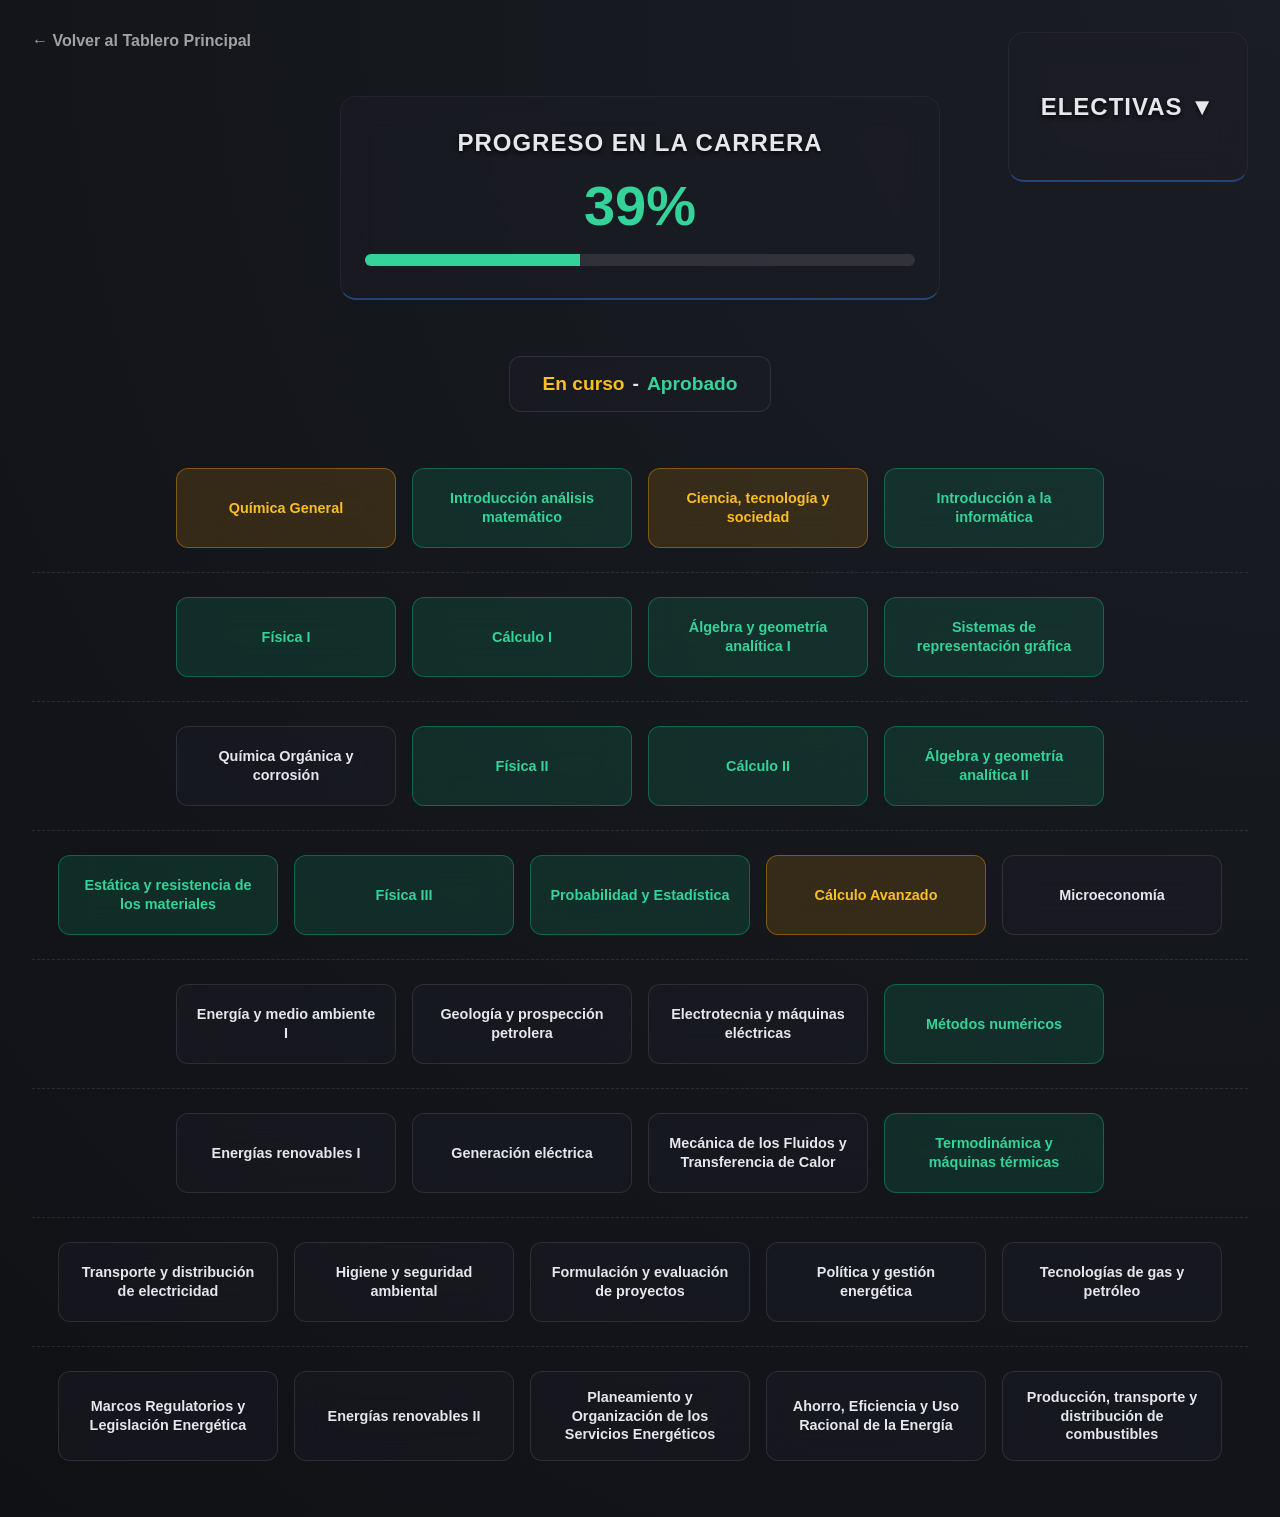
==== avance.html @ 7f615f49 "a" ====
<!DOCTYPE html>
<html lang="es">
<head>
    <meta charset="UTF-8">
    <meta name="viewport" content="width=device-width, initial-scale=1.0">
    <title>Avance de Carrera</title>
    <link rel="stylesheet" href="style.css">
</head>
<body>
        
    <!-- Botón para volver al Inicio -->
    <a href="index.html" class="back-button">← Volver al Tablero Principal</a>

        <!-- Menú Desplegable Flotante -->
    <div class="electives-dropdown">
        
        <!-- El botón principal (sigue siendo un globo grande) -->
        <div class="card electives-btn">
            <h1 class="elegant-text" style="font-size: 1.5rem; margin: 0;">Electivas ▼</h1>
        </div>
        
        <!-- Contenedor invisible para apilar las materias -->
        <div class="electives-content">
            
            <!-- Materia usando tu clase original de la página de avance -->
            <div class="subject-card status-2">
                <p class="subject-text">Applied Mechatronics</p>
                <!-- (Acá adentro podés poner los <p> o detalles que ya uses en las otras materias) -->
            </div>

            <!-- Para agregar más materias, copiá el bloque <div class="subject-card status-1"> de arriba y pegalo acá abajo -->
            
        </div>
    </div>

    <div class="curriculum-container">
        
        <!-- Cartel de Progreso en la carrera -->
        <div class="card" style="display: block; margin: 0 auto 2rem auto; text-align: center; max-width: 600px; width: 90%;">
            <h2 class="elegant-text" style="font-size: 1.5rem; margin-bottom: 0.5rem;">Progreso en la carrera</h2>
            
            <h1 id="texto-porcentaje" style="color: #34d399; font-size: 3.5rem; margin: 1rem 0;">0%</h1>
            
            <div style="width: 100%; background: rgba(255, 255, 255, 0.1); border-radius: 8px; height: 12px; overflow: hidden;">
                <div id="barra-porcentaje" style="width: 0%; height: 100%; background: #34d399; transition: width 1.5s ease-in-out;"></div>
            </div>
        </div>

        <!-- Cartel de Leyenda Único -->
        <div class="legend-box">
            <span class="legend-yellow">En curso</span> - <span class="legend-green">Aprobado</span>
        </div>

        <!-- Nivel 1 -->
        <div class="level-row">
            <div class="subject-card status-2"><p class="subject-text">Química General</p></div>
            <div class="subject-card status-1"><p class="subject-text">Introducción análisis matemático</p></div>
            <div class="subject-card status-2"><p class="subject-text">Ciencia, tecnología y sociedad</p></div>
            <div class="subject-card status-1"><p class="subject-text">Introducción a la informática</p></div>
        </div>

        <!-- Nivel 2 -->
        <div class="level-row">
            <div class="subject-card status-1"><p class="subject-text">Física I</p></div>
            <div class="subject-card status-1"><p class="subject-text">Cálculo I</p></div>
            <div class="subject-card status-1"><p class="subject-text">Álgebra y geometría analítica I</p></div>
            <div class="subject-card status-1"><p class="subject-text">Sistemas de representación gráfica</p></div>
        </div>

        <!-- Nivel 3 -->
        <div class="level-row">
            <div class="subject-card"><p class="subject-text">Química Orgánica y corrosión</p></div>
            <div class="subject-card status-1"><p class="subject-text">Física II</p></div>
            <div class="subject-card status-1"><p class="subject-text">Cálculo II</p></div>
            <div class="subject-card status-1"><p class="subject-text">Álgebra y geometría analítica II</p></div>
        </div>

        <!-- Nivel 4 -->
        <div class="level-row">
            <div class="subject-card status-1"><p class="subject-text">Estática y resistencia de los materiales</p></div>
            <div class="subject-card status-1"><p class="subject-text">Física III</p></div>
            <div class="subject-card status-1"><p class="subject-text">Probabilidad y Estadística</p></div>
            <div class="subject-card status-2"><p class="subject-text">Cálculo Avanzado</p></div>
            <div class="subject-card"><p class="subject-text">Microeconomía</p></div>
        </div>

        <!-- Nivel 5 -->
        <div class="level-row">
            <div class="subject-card"><p class="subject-text">Energía y medio ambiente I</p></div>
            <div class="subject-card"><p class="subject-text">Geología y prospección petrolera</p></div>
            <div class="subject-card"><p class="subject-text">Electrotecnia y máquinas eléctricas</p></div>
            <div class="subject-card status-1"><p class="subject-text">Métodos numéricos</p></div>
        </div>

        <!-- Nivel 6 -->
        <div class="level-row">
            <div class="subject-card"><p class="subject-text">Energías renovables I</p></div>
            <div class="subject-card"><p class="subject-text">Generación eléctrica</p></div>
            <div class="subject-card "><p class="subject-text">Mecánica de los Fluidos y Transferencia de Calor</p></div>
            <div class="subject-card status-1"><p class="subject-text">Termodinámica y máquinas térmicas</p></div>
        </div>

        <!-- Nivel 7 -->
        <div class="level-row">
            <div class="subject-card"><p class="subject-text">Transporte y distribución de electricidad</p></div>
            <div class="subject-card"><p class="subject-text">Higiene y seguridad ambiental</p></div>
            <div class="subject-card"><p class="subject-text">Formulación y evaluación de proyectos</p></div>
            <div class="subject-card"><p class="subject-text">Política y gestión energética</p></div>
            <div class="subject-card"><p class="subject-text">Tecnologías de gas y petróleo</p></div>
        </div>

        <!-- Nivel 8 -->
        <div class="level-row">
            <div class="subject-card"><p class="subject-text">Marcos Regulatorios y Legislación Energética</p></div>
            <div class="subject-card"><p class="subject-text">Energías renovables II</p></div>
            <div class="subject-card"><p class="subject-text">Planeamiento y Organización de los Servicios Energéticos</p></div>
            <div class="subject-card"><p class="subject-text">Ahorro, Eficiencia y Uso Racional de la Energía</p></div>
            <div class="subject-card"><p class="subject-text">Producción, transporte y distribución de combustibles</p></div>
        </div>

    </div> 

    <script>
        document.addEventListener("DOMContentLoaded", function() {
            // Contamos TODAS las materias (.subject-card)
            const todasLasMaterias = document.querySelectorAll('.subject-card');
            const total = todasLasMaterias.length;

            // Contamos SOLO las materias aprobadas en verde (.status-1)
            const materiasAprobadas = document.querySelectorAll('.subject-card.status-1');
            const aprobadas = materiasAprobadas.length;

            // Calculamos el porcentaje
            let porcentaje = 0;
            if (total > 0) {
                porcentaje = Math.round((aprobadas / total) * 100); 
            }

            // Inyectamos el porcentaje en el texto
            document.getElementById('texto-porcentaje').innerText = porcentaje + '%';
            
            // Animamos la barra para que se llene hasta el porcentaje calculado
            setTimeout(() => {
                document.getElementById('barra-porcentaje').style.width = porcentaje + '%';
            }, 100);
        });
    </script>
</body>
</html>
---- style.css ----
/* Reseteo básico */
* {
    margin: 0;
    padding: 0;
    box-sizing: border-box;
}

body {
    /* Fondo oscuro profundo, típico de interfaces de programación y dashboards */
    background-color: #0f1115;
    background-image: radial-gradient(circle at top right, #1a1d24, #0f1115);
    
    /* Volvemos a una fuente limpia y moderna (Sans-Serif) ideal para modo oscuro */
    font-family: 'Segoe UI', Roboto, Helvetica, Arial, sans-serif;
    display: flex;
    justify-content: center;
    align-items: center;
    min-height: 100vh;
    padding: 2rem;
    color: #e5e7eb; /* Texto gris muy claro, menos agresivo que el blanco puro */
}

/* El contenedor de la matriz */
.grid-container {
    display: grid;
    grid-template-columns: repeat(3, 1fr);
    gap: 2rem;
    max-width: 1200px;
    width: 100%;
}

/* Base de Glassmorphism Oscuro */
.card {
    position: relative; /* Para poder poner el underconstruction ese*/ 
    overflow: hidden;

    display: flex;
    flex-direction: column;
    justify-content: center;
    align-items: center;
    text-align: center;
    padding: 2rem 1.5rem;
    min-height: 150px;
    
    /* Vidrio oscuro translúcido */
    background: rgba(30, 32, 40, 0.4);
    backdrop-filter: blur(16px);
    -webkit-backdrop-filter: blur(16px);
    
    border-radius: 16px;
    /* Borde base sutil para darle forma al "cristal" */
    border: 1px solid rgba(255, 255, 255, 0.05);
    
    transition: transform 0.4s ease, box-shadow 0.4s ease, border-color 0.4s ease;
}

/* Mantener limpio el enlace (Tu excelente aporte) */
.card:link,
.card:visited,
.card:hover,
.card:active {
    text-decoration: none;
    color: inherit;
}

/* =========================================================================
   MAGIA CSS: Colores individuales para cada tarjeta usando :nth-child
   ========================================================================= */

/* 1. Avance de Carrera - Azul Profesional */
.card:nth-child(1) {
    border-bottom: 2px solid rgba(59, 130, 246, 0.4); /* Línea de base azul */
}
.card:nth-child(1):hover {
    transform: translateY(-5px);
    border-color: rgba(59, 130, 246, 0.7);
    box-shadow: 0 10px 30px rgba(59, 130, 246, 0.15); /* Resplandor azul */
}

/* 2. Clases - Verde Esmeralda (Éxito/Aprobación) */
.card:nth-child(2) {
    border-bottom: 2px solid rgba(16, 185, 129, 0.4);
}
.card:nth-child(2):hover {
    transform: translateY(-5px);
    border-color: rgba(16, 185, 129, 0.7);
    box-shadow: 0 10px 30px rgba(16, 185, 129, 0.15);
}

/* 3. Proyectos Actuales - Violeta (Creatividad/Tecnología) */
.card:nth-child(3) {
    border-bottom: 2px solid rgba(139, 92, 246, 0.4);
}
.card:nth-child(3):hover {
    transform: translateY(-5px);
    border-color: rgba(139, 92, 246, 0.7);
    box-shadow: 0 10px 30px rgba(139, 92, 246, 0.15);
}

/* 4. Balseiro - Celeste/Cian (Precisión) */
.card:nth-child(4) {
    border-bottom: 2px solid rgba(6, 182, 212, 0.4);
}
.card:nth-child(4):hover {
    transform: translateY(-5px);
    border-color: rgba(6, 182, 212, 0.7);
    box-shadow: 0 10px 30px rgba(6, 182, 212, 0.15);
}

/* 5. Proyectos realizados - Dorado Oscuro/Ámbar (Logros) */
.card:nth-child(5) {
    border-bottom: 2px solid rgba(245, 158, 11, 0.4);
}
.card:nth-child(5):hover {
    transform: translateY(-5px);
    border-color: rgba(245, 158, 11, 0.7);
    box-shadow: 0 10px 30px rgba(245, 158, 11, 0.15);
}

/* 6. Personal - Carmesí (Vitalidad) */
.card:nth-child(6) {
    border-bottom: 2px solid rgba(225, 29, 72, 0.4);
}
.card:nth-child(6):hover {
    transform: translateY(-5px);
    border-color: rgba(225, 29, 72, 0.7);
    box-shadow: 0 10px 30px rgba(225, 29, 72, 0.15);
}

/* El texto de los carteles */
.elegant-text {
    font-size: 1.5rem;
    font-weight: 600;
    margin: 0;
    letter-spacing: 1px;
    text-transform: uppercase;
    /* Sombreado oscuro detrás del texto para que no se pierda en el vidrio */
    text-shadow: 0 2px 4px rgba(0, 0, 0, 0.8);
}

/* DISEÑO RESPONSIVO */
@media (max-width: 900px) {
    .grid-container {
        grid-template-columns: repeat(2, 1fr); 
    }
}

@media (max-width: 600px) {
    .grid-container {
        grid-template-columns: 1fr; 
    }
}

/* =========================================================================
   ESTILOS PARA LA PÁGINA DE AVANCE DE CARRERA (MATERIAS)
   ========================================================================= */

/* Contenedor principal para la vista de materias */
.curriculum-container {
    display: flex;
    flex-direction: column; /* Apila las filas verticalmente */
    gap: 1.5rem; /* Espacio vertical entre cada nivel */
    max-width: 1400px;
    width: 100%;
    margin-top: 4rem; /* Deja espacio para el botón de volver */
}

/* Cada fila o nivel de materias */
.level-row {
    display: flex;
    flex-direction: row;
    flex-wrap: wrap; /* Si la pantalla es chica, las materias bajan al siguiente renglón */
    justify-content: center; /* Centra todas las materias de la fila */
    gap: 1rem; /* Espacio horizontal entre materias */
    
    /* Le agregamos una sutil línea separadora debajo de cada nivel */
    padding-bottom: 1.5rem;
    border-bottom: 1px dashed rgba(255, 255, 255, 0.1);
}

/* Quita la línea separadora del último nivel */
.level-row:last-child {
    border-bottom: none;
}

/* La tarjeta específica para cada materia (más chica que las del menú) */
.subject-card {
    display: flex;
    justify-content: center;
    align-items: center;
    text-align: center;
    padding: 1rem;
    min-height: 80px;
    width: 220px; /* Ancho fijo para que se vean uniformes */
    
    /* Reutilizamos el estilo Glassmorphism base */
    background: rgba(30, 32, 40, 0.4);
    backdrop-filter: blur(16px);
    -webkit-backdrop-filter: blur(16px);
    border-radius: 12px;
    border: 1px solid rgba(255, 255, 255, 0.1);
    
    transition: transform 0.3s ease, border-color 0.3s ease;
}

.subject-card:hover {
    transform: translateY(-3px);
    border-color: rgba(255, 255, 255, 0.4);
}

/* El texto de las materias */
.subject-text {
    font-size: 0.9rem;
    font-weight: 600;
    color: #e5e7eb;
    margin: 0;
    line-height: 1.3;
}

/* Botón flotante para volver (Ahora fijo al hacer scroll) */
.back-button {
    position: fixed;     /* Esto hace que el botón se quede pegado a la pantalla */
    top: 2rem;
    left: 2rem;
    color: rgba(255, 255, 255, 0.6);
    text-decoration: none;
    font-weight: bold;
    font-size: 1rem;
    transition: color 0.3s ease;
    z-index: 1000;       /* Asegura que el botón siempre flote POR ENCIMA de los carteles */
}

.back-button:hover {
    color: #ffffff;
}

/* =========================================================================
   ESTADOS DE LAS MATERIAS (1 = Verde, 2 = Amarillo, 3 = Transparente por defecto)
   ========================================================================= */

/* Estado 1: Verde (Aprobada) */
.subject-card.status-1 {
    background: rgba(16, 185, 129, 0.15); /* Tinte verde */
    border-color: rgba(16, 185, 129, 0.4);
}
.subject-card.status-1:hover {
    border-color: rgba(16, 185, 129, 0.8);
    box-shadow: 0 5px 20px rgba(16, 185, 129, 0.2);
}
.subject-card.status-1 .subject-text {
    color: #34d399; /* Texto verde clarito para que resalte */
}

/* Estado 2: Amarillo / Ámbar (Cursando o Regular) */
.subject-card.status-2 {
    background: rgba(245, 158, 11, 0.15); /* Tinte amarillo/ámbar */
    border-color: rgba(245, 158, 11, 0.4);
}
.subject-card.status-2:hover {
    border-color: rgba(245, 158, 11, 0.8);
    box-shadow: 0 5px 20px rgba(245, 158, 11, 0.2);
}
.subject-card.status-2 .subject-text {
    color: #fbbf24; /* Texto amarillo clarito */
}

/* =========================================================================
   LEYENDA DE ESTADOS
   ========================================================================= */

.legend-box {
    display: flex;
    justify-content: center;
    align-items: center;
    margin: 0 auto 2rem auto; /* Lo centra horizontalmente y le da margen abajo */
    padding: 1rem 2rem;
    background: rgba(30, 32, 40, 0.4);
    backdrop-filter: blur(16px);
    -webkit-backdrop-filter: blur(16px);
    border-radius: 12px;
    border: 1px solid rgba(255, 255, 255, 0.1);
    font-weight: 600;
    font-size: 1.2rem;
    color: #e5e7eb; /* Color blanco/gris para el guion medio */
    width: fit-content;
}

.legend-yellow {
    color: #fbbf24;
    margin-right: 0.5rem;
}

.legend-green {
    color: #34d399;
    margin-left: 0.5rem;
}

/* Filtro para forzar el Modo Oscuro en iframes externos */
.drive-dark-mode {
    border: none;
    border-radius: 8px;
    width: 100%;
    max-width: 1000px;
    margin: 2rem auto;
    display: block; /* Centra el iframe si hay espacio sobrante */
    
    /* El truco de magia: invierte la luz y corrige el color de los íconos */
    filter: invert(90%) hue-rotate(180deg);
}

/* =========================================================================
   IMAGEN DE "EN CONSTRUCCIÓN"
   ========================================================================= */

.under-construction-img {
    position: absolute; /* Permite que la imagen flote libremente dentro de la tarjeta */
    width: 175%;        /* <-- Cambiado a ojimetro */
    height: auto;
    
    /* Centrado absoluto */
    top: 50%;
    left: 50%;
    transform: translate(-50%, -50%);
    
    z-index: 10;          /* Asegura que tape al texto */
    pointer-events: none; /* Evita que la imagen bloquee el clic por accidente */
    opacity: 0.8;         /* Un poco de transparencia para no perder la elegancia */
}

/* =========================================================================
   BLOQUE OCULTO (EASTER EGG)
   ========================================================================= */

.hidden-block {
    opacity: 0; /* Lo hace 100% invisible */
    cursor: default; /* Mantiene la flecha normal del mouse para no levantar sospechas */
    transition: none; /* Le sacamos la animación de flotar para que no se delate si le pasan el mouse */
    box-shadow: none; 
}

/* Opcional: Si querés que cuando pasen el mouse la flechita cambie a la "manito" 
   para darles una pista sutil, cambiá 'cursor: default;' por 'cursor: pointer;' */

/* =========================================================================
   MENÚ DESPLEGABLE CON CLASE DE MATERIAS (.subject-card)
   ========================================================================= */

/* Fija el grupo entero arriba a la derecha */
.electives-dropdown {
    position: fixed;
    top: 2rem;
    right: 2rem;
    z-index: 1000;
}

/* El botón principal */
.electives-btn {
    cursor: default;
    display: flex;
    justify-content: center;
    align-items: center;
    padding: 1.5rem 2rem; /* Le damos buen tamaño al botón */
}

/* El contenedor del menú (invisible por defecto) */
.electives-content {
    display: none; 
    position: absolute;
    top: 100%; 
    right: 0;
    padding-top: 1rem; /* Espacio invisible para no perder el hover */
    background: transparent;
}

/* Al pasar el mouse, muestra tus subject-cards apiladas */
.electives-dropdown:hover .electives-content {
    display: flex;
    flex-direction: column;
    gap: 1rem; /* Espacio entre cada materia */
    align-items: flex-end; /* Las pega hacia la derecha para que no se salgan de la pantalla */
}
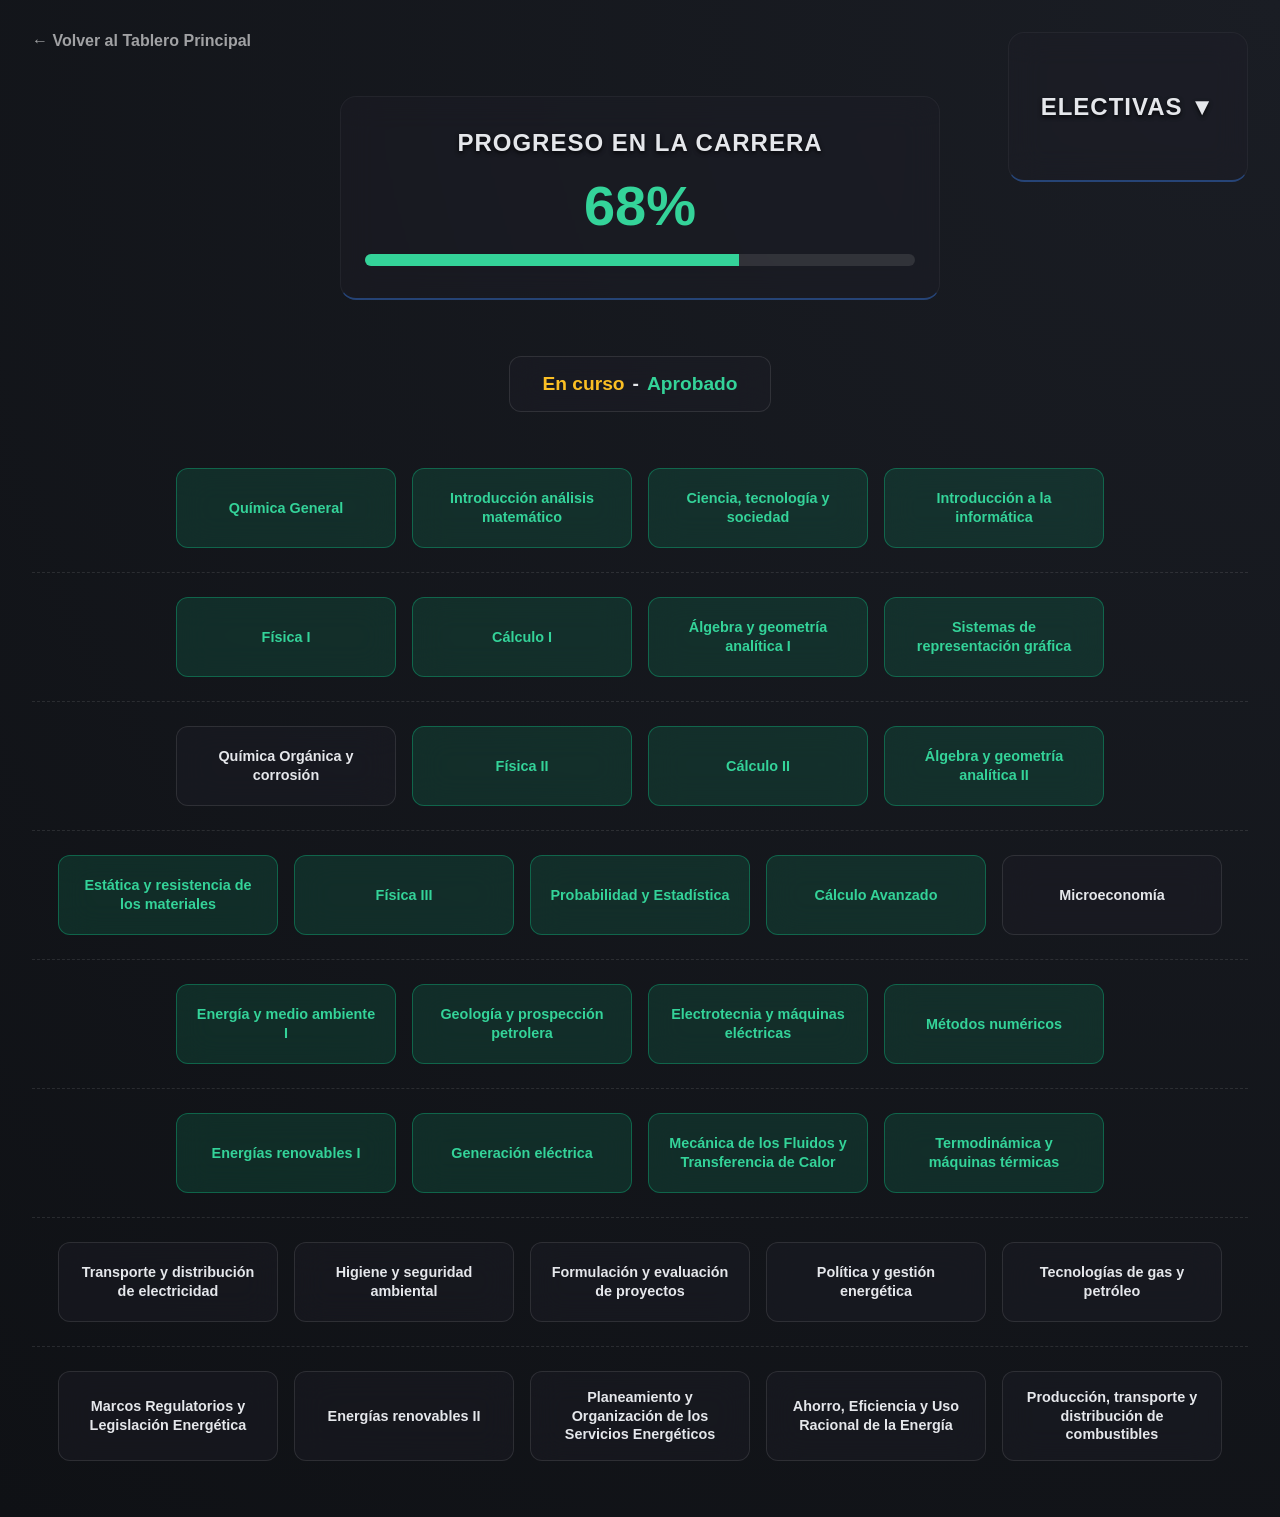
==== commit 344bee1b: "pruebas" ====
--- a/avance.html
+++ b/avance.html
@@ -23,9 +23,12 @@
         <div class="electives-content">
             
             <!-- Materia usando tu clase original de la página de avance -->
-            <div class="subject-card status-2">
+            <div class="subject-card status-1">
                 <p class="subject-text">Applied Mechatronics</p>
-                <!-- (Acá adentro podés poner los <p> o detalles que ya uses en las otras materias) -->
+            </div>
+
+            <div class="subject-card status-1">
+                <p class="subject-text">Energía Nuclear</p>
             </div>
 
             <!-- Para agregar más materias, copiá el bloque <div class="subject-card status-1"> de arriba y pegalo acá abajo -->
@@ -53,9 +56,9 @@
 
         <!-- Nivel 1 -->
         <div class="level-row">
-            <div class="subject-card status-2"><p class="subject-text">Química General</p></div>
+            <div class="subject-card status-1"><p class="subject-text">Química General</p></div>
             <div class="subject-card status-1"><p class="subject-text">Introducción análisis matemático</p></div>
-            <div class="subject-card status-2"><p class="subject-text">Ciencia, tecnología y sociedad</p></div>
+            <div class="subject-card status-1"><p class="subject-text">Ciencia, tecnología y sociedad</p></div>
             <div class="subject-card status-1"><p class="subject-text">Introducción a la informática</p></div>
         </div>
 
@@ -80,23 +83,23 @@
             <div class="subject-card status-1"><p class="subject-text">Estática y resistencia de los materiales</p></div>
             <div class="subject-card status-1"><p class="subject-text">Física III</p></div>
             <div class="subject-card status-1"><p class="subject-text">Probabilidad y Estadística</p></div>
-            <div class="subject-card status-2"><p class="subject-text">Cálculo Avanzado</p></div>
+            <div class="subject-card status-1"><p class="subject-text">Cálculo Avanzado</p></div>
             <div class="subject-card"><p class="subject-text">Microeconomía</p></div>
         </div>
 
         <!-- Nivel 5 -->
         <div class="level-row">
-            <div class="subject-card"><p class="subject-text">Energía y medio ambiente I</p></div>
-            <div class="subject-card"><p class="subject-text">Geología y prospección petrolera</p></div>
-            <div class="subject-card"><p class="subject-text">Electrotecnia y máquinas eléctricas</p></div>
+            <div class="subject-card status-1"><p class="subject-text">Energía y medio ambiente I</p></div>
+            <div class="subject-card status-1"><p class="subject-text">Geología y prospección petrolera</p></div>
+            <div class="subject-card status-1"><p class="subject-text">Electrotecnia y máquinas eléctricas</p></div>
             <div class="subject-card status-1"><p class="subject-text">Métodos numéricos</p></div>
         </div>
 
         <!-- Nivel 6 -->
         <div class="level-row">
-            <div class="subject-card"><p class="subject-text">Energías renovables I</p></div>
-            <div class="subject-card"><p class="subject-text">Generación eléctrica</p></div>
-            <div class="subject-card "><p class="subject-text">Mecánica de los Fluidos y Transferencia de Calor</p></div>
+            <div class="subject-card status-1"><p class="subject-text">Energías renovables I</p></div>
+            <div class="subject-card status-1"><p class="subject-text">Generación eléctrica</p></div>
+            <div class="subject-card status-1"><p class="subject-text">Mecánica de los Fluidos y Transferencia de Calor</p></div>
             <div class="subject-card status-1"><p class="subject-text">Termodinámica y máquinas térmicas</p></div>
         </div>
 
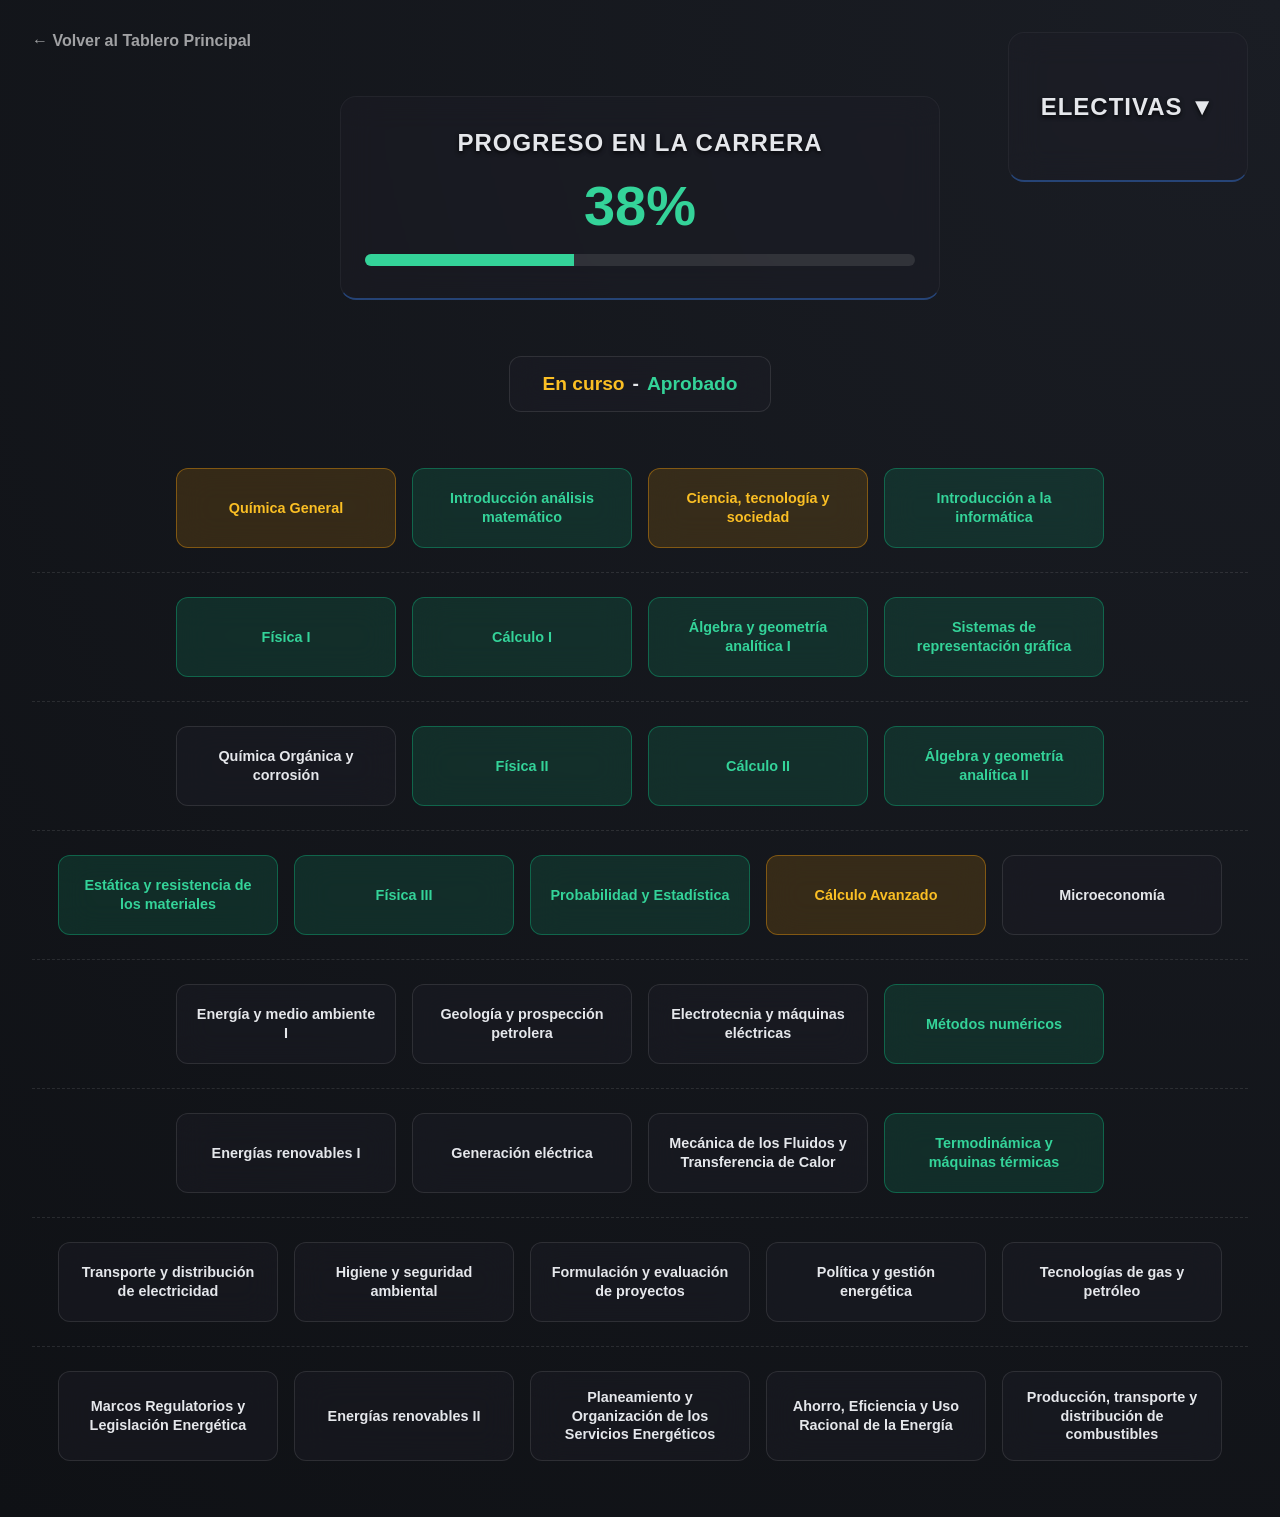
==== commit 54e64eb0: "deshago pruebas" ====
--- a/avance.html
+++ b/avance.html
@@ -23,11 +23,11 @@
         <div class="electives-content">
             
             <!-- Materia usando tu clase original de la página de avance -->
-            <div class="subject-card status-1">
+            <div class="subject-card status-2">
                 <p class="subject-text">Applied Mechatronics</p>
             </div>
 
-            <div class="subject-card status-1">
+            <div class="subject-card status-2">
                 <p class="subject-text">Energía Nuclear</p>
             </div>
 
@@ -56,9 +56,9 @@
 
         <!-- Nivel 1 -->
         <div class="level-row">
-            <div class="subject-card status-1"><p class="subject-text">Química General</p></div>
+            <div class="subject-card status-2"><p class="subject-text">Química General</p></div>
             <div class="subject-card status-1"><p class="subject-text">Introducción análisis matemático</p></div>
-            <div class="subject-card status-1"><p class="subject-text">Ciencia, tecnología y sociedad</p></div>
+            <div class="subject-card status-2"><p class="subject-text">Ciencia, tecnología y sociedad</p></div>
             <div class="subject-card status-1"><p class="subject-text">Introducción a la informática</p></div>
         </div>
 
@@ -83,23 +83,23 @@
             <div class="subject-card status-1"><p class="subject-text">Estática y resistencia de los materiales</p></div>
             <div class="subject-card status-1"><p class="subject-text">Física III</p></div>
             <div class="subject-card status-1"><p class="subject-text">Probabilidad y Estadística</p></div>
-            <div class="subject-card status-1"><p class="subject-text">Cálculo Avanzado</p></div>
+            <div class="subject-card status-2"><p class="subject-text">Cálculo Avanzado</p></div>
             <div class="subject-card"><p class="subject-text">Microeconomía</p></div>
         </div>
 
         <!-- Nivel 5 -->
         <div class="level-row">
-            <div class="subject-card status-1"><p class="subject-text">Energía y medio ambiente I</p></div>
-            <div class="subject-card status-1"><p class="subject-text">Geología y prospección petrolera</p></div>
-            <div class="subject-card status-1"><p class="subject-text">Electrotecnia y máquinas eléctricas</p></div>
+            <div class="subject-card"><p class="subject-text">Energía y medio ambiente I</p></div>
+            <div class="subject-card"><p class="subject-text">Geología y prospección petrolera</p></div>
+            <div class="subject-card"><p class="subject-text">Electrotecnia y máquinas eléctricas</p></div>
             <div class="subject-card status-1"><p class="subject-text">Métodos numéricos</p></div>
         </div>
 
         <!-- Nivel 6 -->
         <div class="level-row">
-            <div class="subject-card status-1"><p class="subject-text">Energías renovables I</p></div>
-            <div class="subject-card status-1"><p class="subject-text">Generación eléctrica</p></div>
-            <div class="subject-card status-1"><p class="subject-text">Mecánica de los Fluidos y Transferencia de Calor</p></div>
+            <div class="subject-card"><p class="subject-text">Energías renovables I</p></div>
+            <div class="subject-card"><p class="subject-text">Generación eléctrica</p></div>
+            <div class="subject-card "><p class="subject-text">Mecánica de los Fluidos y Transferencia de Calor</p></div>
             <div class="subject-card status-1"><p class="subject-text">Termodinámica y máquinas térmicas</p></div>
         </div>
 
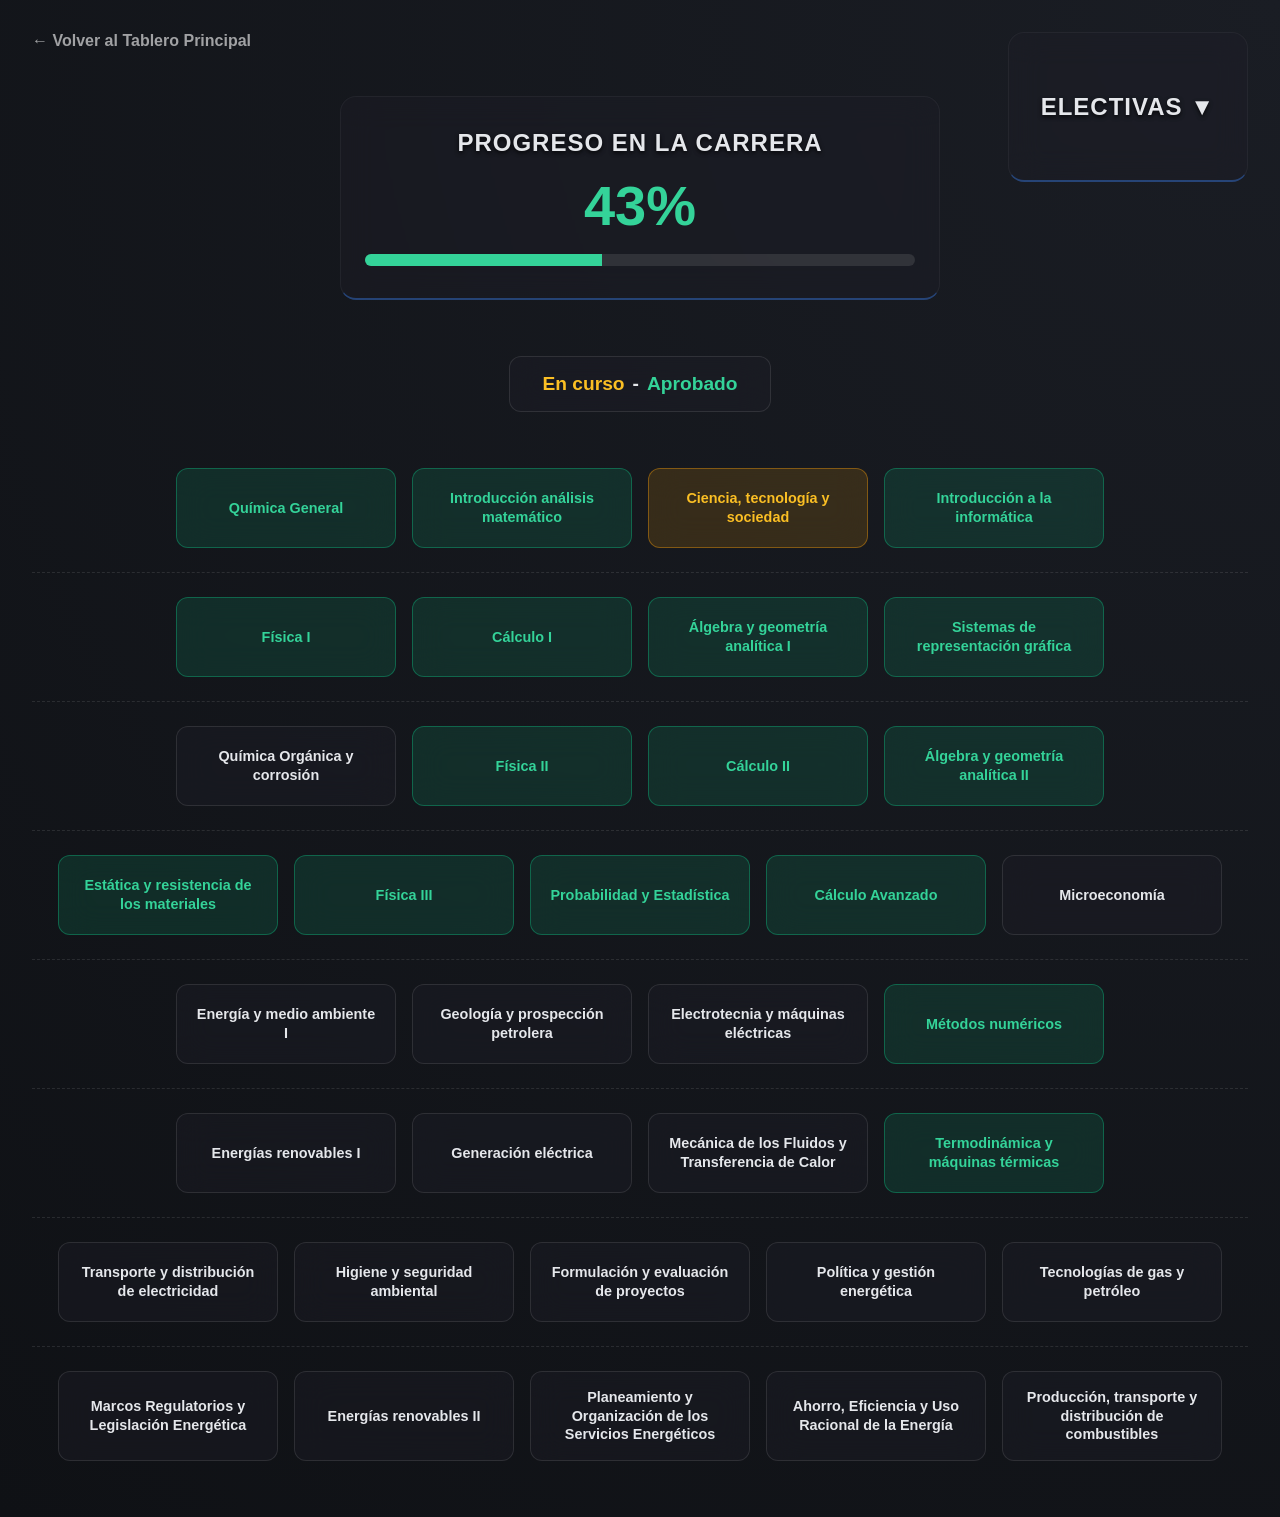
==== commit d0044b05: "pruebas" ====
--- a/avance.html
+++ b/avance.html
@@ -56,7 +56,7 @@
 
         <!-- Nivel 1 -->
         <div class="level-row">
-            <div class="subject-card status-2"><p class="subject-text">Química General</p></div>
+            <div class="subject-card status-1"><p class="subject-text">Química General</p></div>
             <div class="subject-card status-1"><p class="subject-text">Introducción análisis matemático</p></div>
             <div class="subject-card status-2"><p class="subject-text">Ciencia, tecnología y sociedad</p></div>
             <div class="subject-card status-1"><p class="subject-text">Introducción a la informática</p></div>
@@ -83,7 +83,7 @@
             <div class="subject-card status-1"><p class="subject-text">Estática y resistencia de los materiales</p></div>
             <div class="subject-card status-1"><p class="subject-text">Física III</p></div>
             <div class="subject-card status-1"><p class="subject-text">Probabilidad y Estadística</p></div>
-            <div class="subject-card status-2"><p class="subject-text">Cálculo Avanzado</p></div>
+            <div class="subject-card status-1"><p class="subject-text">Cálculo Avanzado</p></div>
             <div class="subject-card"><p class="subject-text">Microeconomía</p></div>
         </div>
 
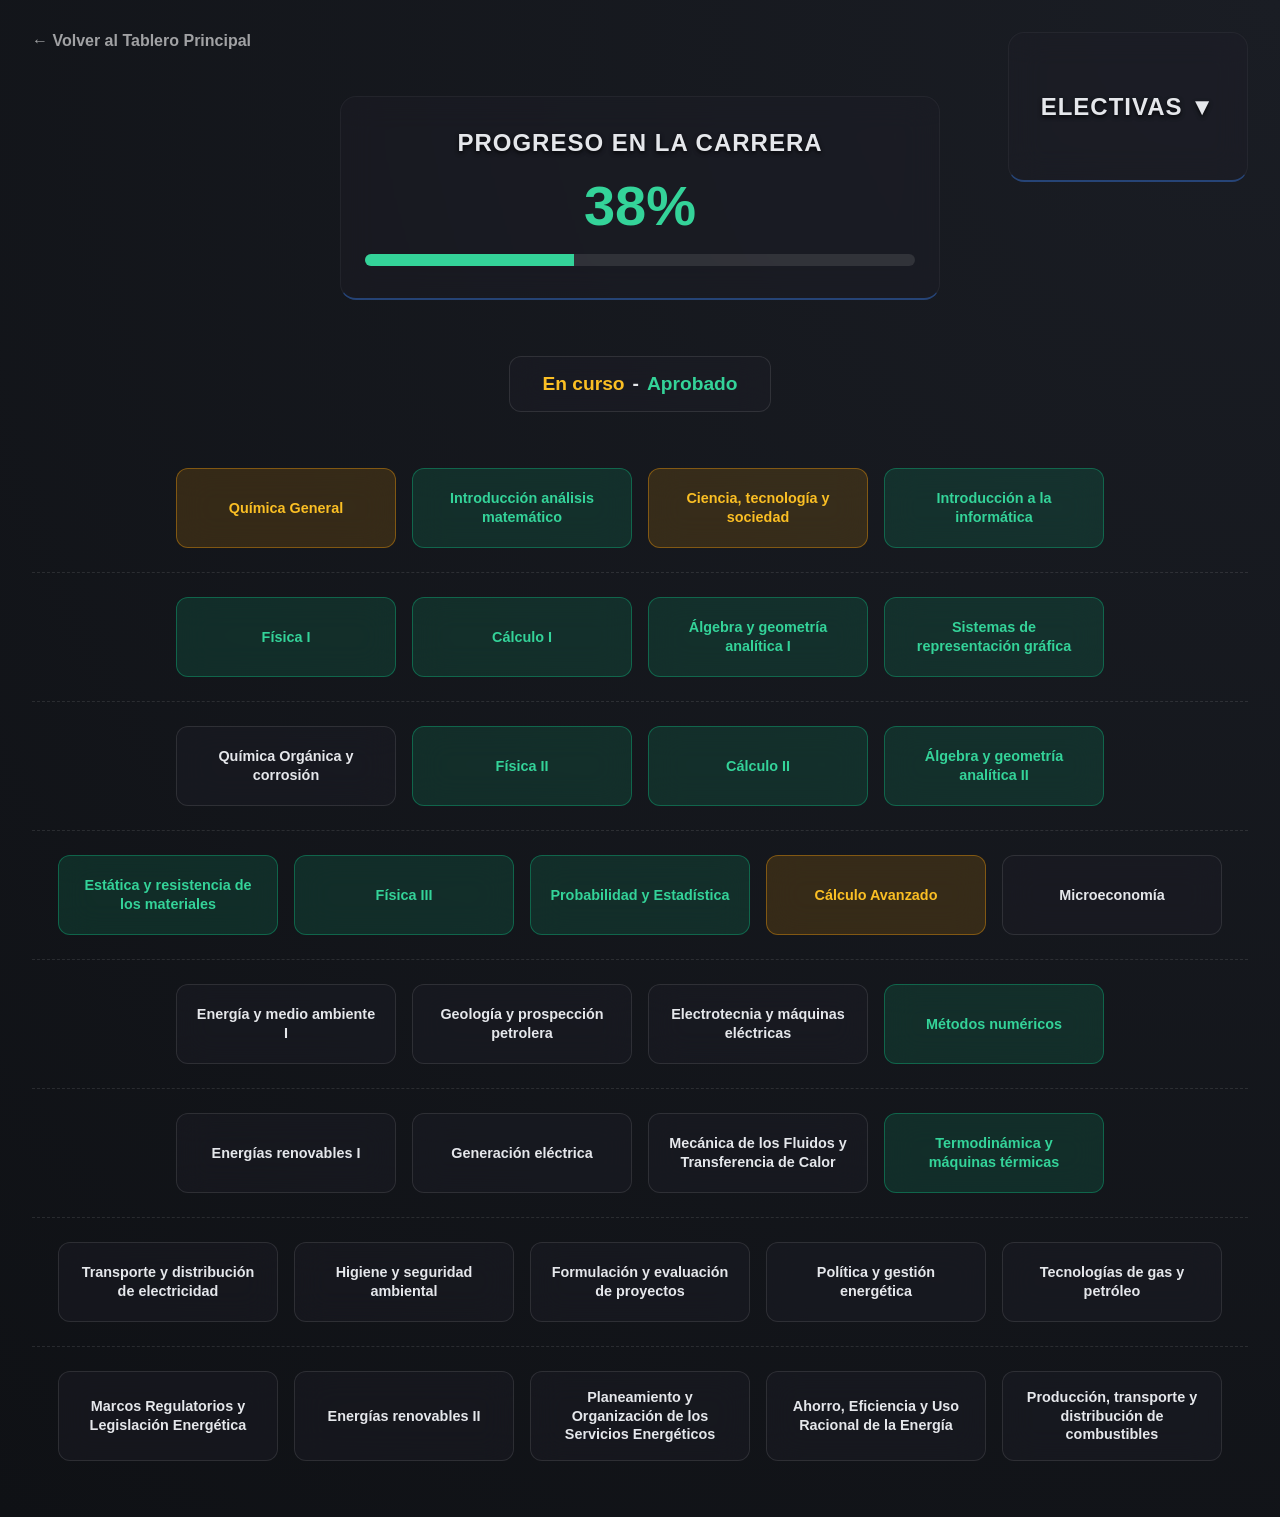
==== commit a7b755df: "deshago pruebas" ====
--- a/avance.html
+++ b/avance.html
@@ -56,7 +56,7 @@
 
         <!-- Nivel 1 -->
         <div class="level-row">
-            <div class="subject-card status-1"><p class="subject-text">Química General</p></div>
+            <div class="subject-card status-2"><p class="subject-text">Química General</p></div>
             <div class="subject-card status-1"><p class="subject-text">Introducción análisis matemático</p></div>
             <div class="subject-card status-2"><p class="subject-text">Ciencia, tecnología y sociedad</p></div>
             <div class="subject-card status-1"><p class="subject-text">Introducción a la informática</p></div>
@@ -83,7 +83,7 @@
             <div class="subject-card status-1"><p class="subject-text">Estática y resistencia de los materiales</p></div>
             <div class="subject-card status-1"><p class="subject-text">Física III</p></div>
             <div class="subject-card status-1"><p class="subject-text">Probabilidad y Estadística</p></div>
-            <div class="subject-card status-1"><p class="subject-text">Cálculo Avanzado</p></div>
+            <div class="subject-card status-2"><p class="subject-text">Cálculo Avanzado</p></div>
             <div class="subject-card"><p class="subject-text">Microeconomía</p></div>
         </div>
 
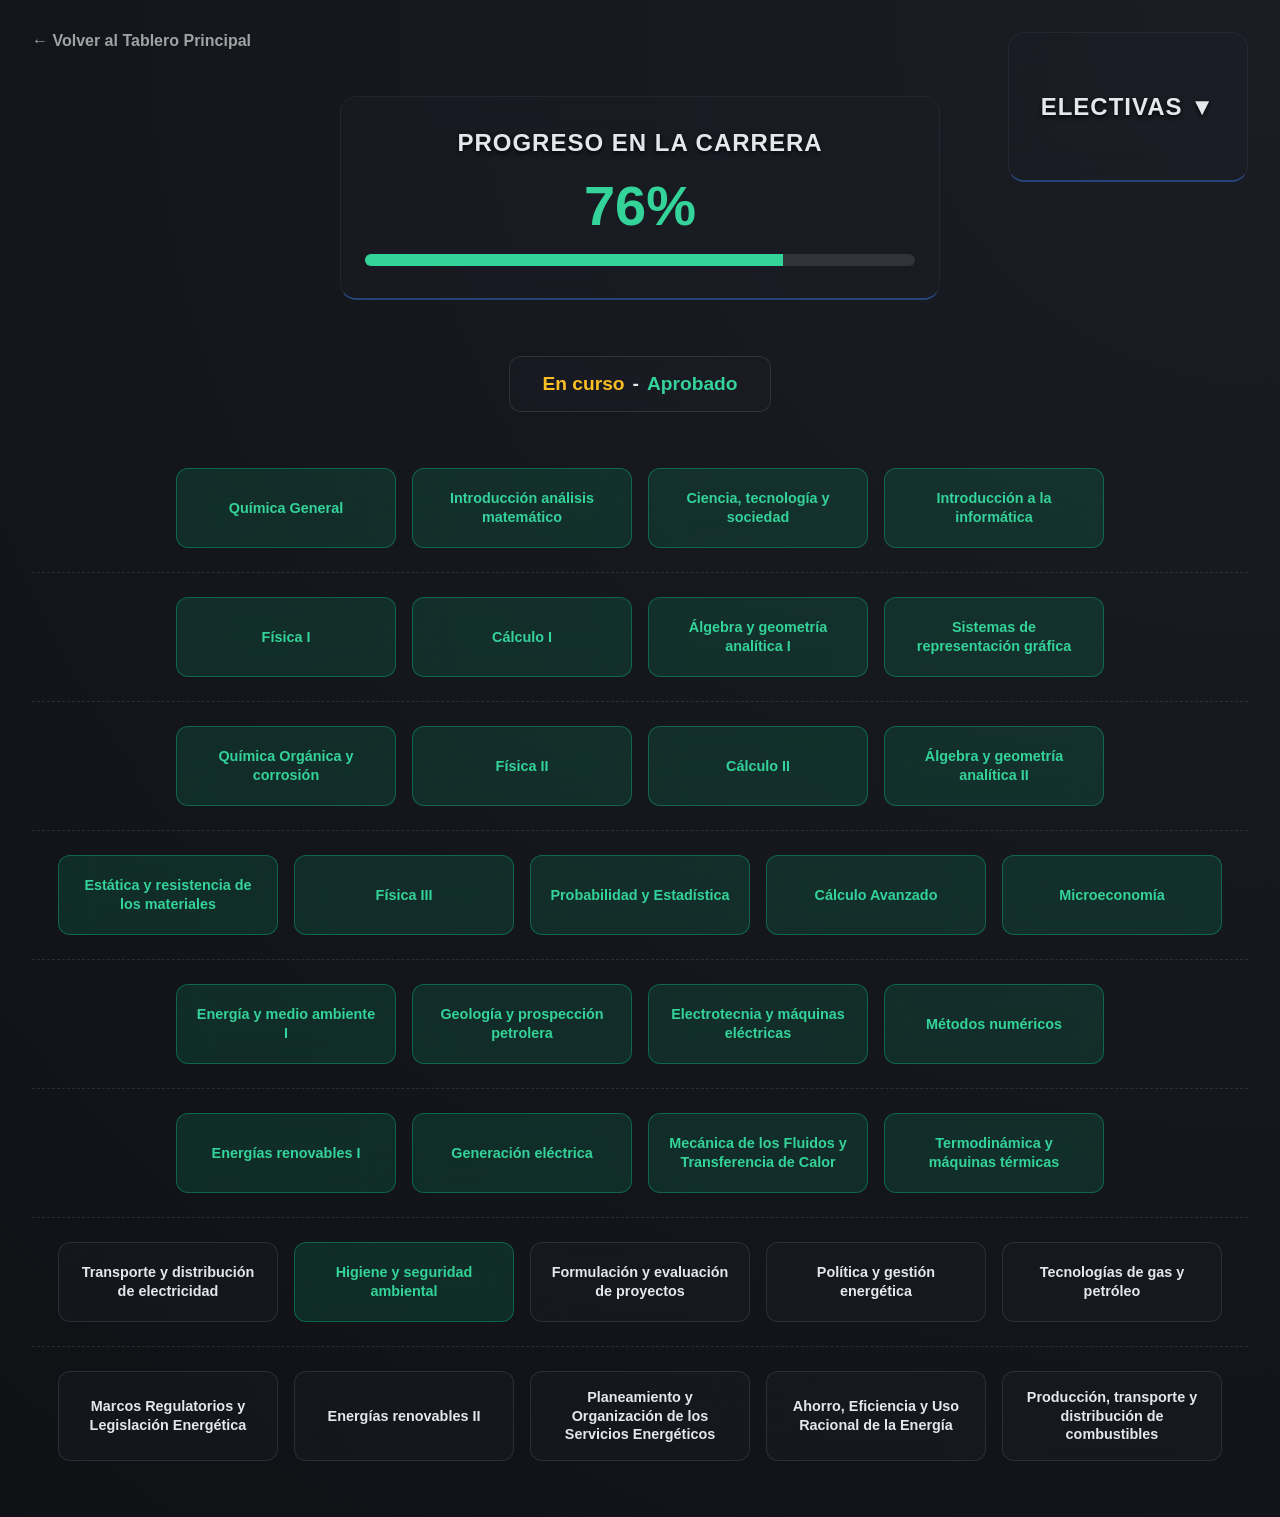
==== commit 0bf5652a: "pruebas" ====
--- a/avance.html
+++ b/avance.html
@@ -23,11 +23,11 @@
         <div class="electives-content">
             
             <!-- Materia usando tu clase original de la página de avance -->
-            <div class="subject-card status-2">
+            <div class="subject-card status-1">
                 <p class="subject-text">Applied Mechatronics</p>
             </div>
 
-            <div class="subject-card status-2">
+            <div class="subject-card status-1">
                 <p class="subject-text">Energía Nuclear</p>
             </div>
 
@@ -56,9 +56,9 @@
 
         <!-- Nivel 1 -->
         <div class="level-row">
-            <div class="subject-card status-2"><p class="subject-text">Química General</p></div>
+            <div class="subject-card status-1"><p class="subject-text">Química General</p></div>
             <div class="subject-card status-1"><p class="subject-text">Introducción análisis matemático</p></div>
-            <div class="subject-card status-2"><p class="subject-text">Ciencia, tecnología y sociedad</p></div>
+            <div class="subject-card status-1"><p class="subject-text">Ciencia, tecnología y sociedad</p></div>
             <div class="subject-card status-1"><p class="subject-text">Introducción a la informática</p></div>
         </div>
 
@@ -72,7 +72,7 @@
 
         <!-- Nivel 3 -->
         <div class="level-row">
-            <div class="subject-card"><p class="subject-text">Química Orgánica y corrosión</p></div>
+            <div class="subject-card status-1"><p class="subject-text">Química Orgánica y corrosión</p></div>
             <div class="subject-card status-1"><p class="subject-text">Física II</p></div>
             <div class="subject-card status-1"><p class="subject-text">Cálculo II</p></div>
             <div class="subject-card status-1"><p class="subject-text">Álgebra y geometría analítica II</p></div>
@@ -83,30 +83,30 @@
             <div class="subject-card status-1"><p class="subject-text">Estática y resistencia de los materiales</p></div>
             <div class="subject-card status-1"><p class="subject-text">Física III</p></div>
             <div class="subject-card status-1"><p class="subject-text">Probabilidad y Estadística</p></div>
-            <div class="subject-card status-2"><p class="subject-text">Cálculo Avanzado</p></div>
-            <div class="subject-card"><p class="subject-text">Microeconomía</p></div>
+            <div class="subject-card status-1"><p class="subject-text">Cálculo Avanzado</p></div>
+            <div class="subject-card status-1"><p class="subject-text">Microeconomía</p></div>
         </div>
 
         <!-- Nivel 5 -->
         <div class="level-row">
-            <div class="subject-card"><p class="subject-text">Energía y medio ambiente I</p></div>
-            <div class="subject-card"><p class="subject-text">Geología y prospección petrolera</p></div>
-            <div class="subject-card"><p class="subject-text">Electrotecnia y máquinas eléctricas</p></div>
+            <div class="subject-card status-1"><p class="subject-text">Energía y medio ambiente I</p></div>
+            <div class="subject-card status-1"><p class="subject-text">Geología y prospección petrolera</p></div>
+            <div class="subject-card status-1"><p class="subject-text">Electrotecnia y máquinas eléctricas</p></div>
             <div class="subject-card status-1"><p class="subject-text">Métodos numéricos</p></div>
         </div>
 
         <!-- Nivel 6 -->
         <div class="level-row">
-            <div class="subject-card"><p class="subject-text">Energías renovables I</p></div>
-            <div class="subject-card"><p class="subject-text">Generación eléctrica</p></div>
-            <div class="subject-card "><p class="subject-text">Mecánica de los Fluidos y Transferencia de Calor</p></div>
+            <div class="subject-card status-1"><p class="subject-text">Energías renovables I</p></div>
+            <div class="subject-card status-1"><p class="subject-text">Generación eléctrica</p></div>
+            <div class="subject-card status-1"><p class="subject-text">Mecánica de los Fluidos y Transferencia de Calor</p></div>
             <div class="subject-card status-1"><p class="subject-text">Termodinámica y máquinas térmicas</p></div>
         </div>
 
         <!-- Nivel 7 -->
         <div class="level-row">
             <div class="subject-card"><p class="subject-text">Transporte y distribución de electricidad</p></div>
-            <div class="subject-card"><p class="subject-text">Higiene y seguridad ambiental</p></div>
+            <div class="subject-card status-1"><p class="subject-text">Higiene y seguridad ambiental</p></div>
             <div class="subject-card"><p class="subject-text">Formulación y evaluación de proyectos</p></div>
             <div class="subject-card"><p class="subject-text">Política y gestión energética</p></div>
             <div class="subject-card"><p class="subject-text">Tecnologías de gas y petróleo</p></div>
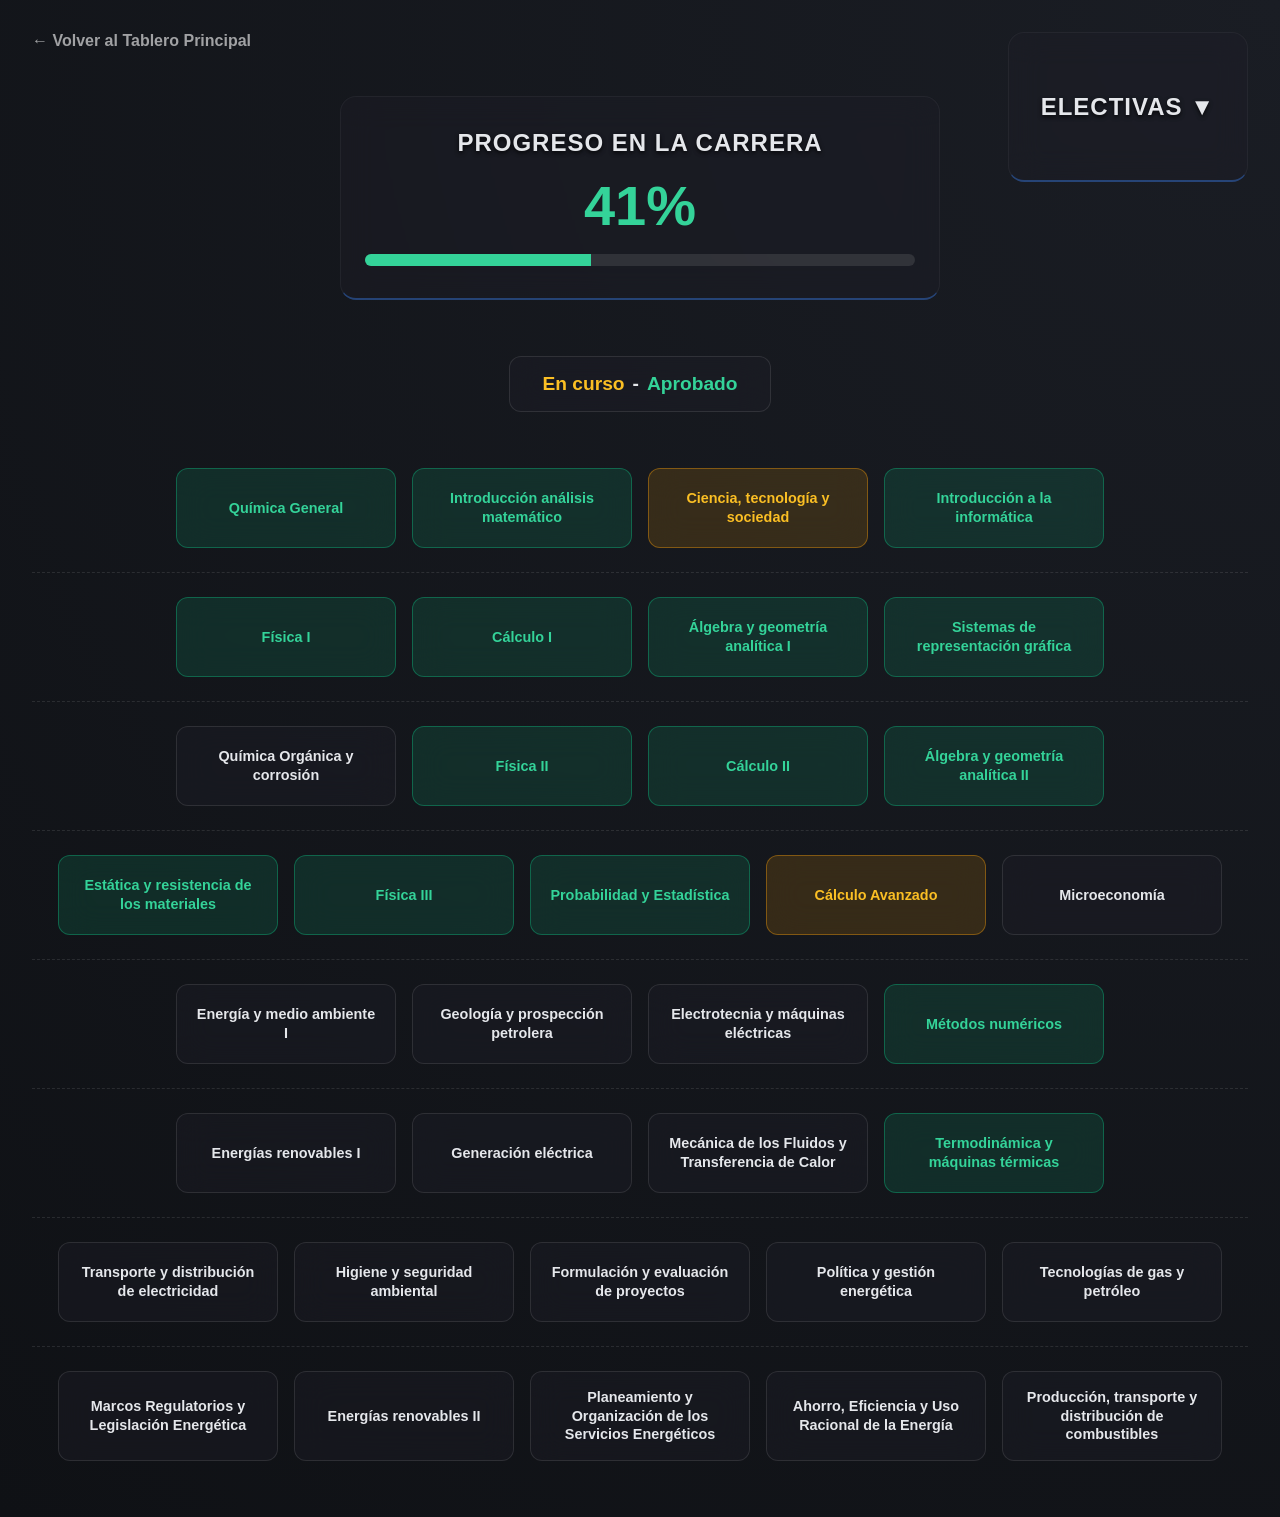
==== commit f16e3ca7: "cambio de pruebas para gonzalo" ====
--- a/avance.html
+++ b/avance.html
@@ -23,11 +23,11 @@
         <div class="electives-content">
             
             <!-- Materia usando tu clase original de la página de avance -->
-            <div class="subject-card status-1">
+            <div class="subject-card status-2">
                 <p class="subject-text">Applied Mechatronics</p>
             </div>
 
-            <div class="subject-card status-1">
+            <div class="subject-card status-2">
                 <p class="subject-text">Energía Nuclear</p>
             </div>
 
@@ -58,7 +58,7 @@
         <div class="level-row">
             <div class="subject-card status-1"><p class="subject-text">Química General</p></div>
             <div class="subject-card status-1"><p class="subject-text">Introducción análisis matemático</p></div>
-            <div class="subject-card status-1"><p class="subject-text">Ciencia, tecnología y sociedad</p></div>
+            <div class="subject-card status-2"><p class="subject-text">Ciencia, tecnología y sociedad</p></div>
             <div class="subject-card status-1"><p class="subject-text">Introducción a la informática</p></div>
         </div>
 
@@ -72,7 +72,7 @@
 
         <!-- Nivel 3 -->
         <div class="level-row">
-            <div class="subject-card status-1"><p class="subject-text">Química Orgánica y corrosión</p></div>
+            <div class="subject-card"><p class="subject-text">Química Orgánica y corrosión</p></div>
             <div class="subject-card status-1"><p class="subject-text">Física II</p></div>
             <div class="subject-card status-1"><p class="subject-text">Cálculo II</p></div>
             <div class="subject-card status-1"><p class="subject-text">Álgebra y geometría analítica II</p></div>
@@ -83,30 +83,30 @@
             <div class="subject-card status-1"><p class="subject-text">Estática y resistencia de los materiales</p></div>
             <div class="subject-card status-1"><p class="subject-text">Física III</p></div>
             <div class="subject-card status-1"><p class="subject-text">Probabilidad y Estadística</p></div>
-            <div class="subject-card status-1"><p class="subject-text">Cálculo Avanzado</p></div>
-            <div class="subject-card status-1"><p class="subject-text">Microeconomía</p></div>
+            <div class="subject-card status-2"><p class="subject-text">Cálculo Avanzado</p></div>
+            <div class="subject-card"><p class="subject-text">Microeconomía</p></div>
         </div>
 
         <!-- Nivel 5 -->
         <div class="level-row">
-            <div class="subject-card status-1"><p class="subject-text">Energía y medio ambiente I</p></div>
-            <div class="subject-card status-1"><p class="subject-text">Geología y prospección petrolera</p></div>
-            <div class="subject-card status-1"><p class="subject-text">Electrotecnia y máquinas eléctricas</p></div>
+            <div class="subject-card"><p class="subject-text">Energía y medio ambiente I</p></div>
+            <div class="subject-card"><p class="subject-text">Geología y prospección petrolera</p></div>
+            <div class="subject-card"><p class="subject-text">Electrotecnia y máquinas eléctricas</p></div>
             <div class="subject-card status-1"><p class="subject-text">Métodos numéricos</p></div>
         </div>
 
         <!-- Nivel 6 -->
         <div class="level-row">
-            <div class="subject-card status-1"><p class="subject-text">Energías renovables I</p></div>
-            <div class="subject-card status-1"><p class="subject-text">Generación eléctrica</p></div>
-            <div class="subject-card status-1"><p class="subject-text">Mecánica de los Fluidos y Transferencia de Calor</p></div>
+            <div class="subject-card"><p class="subject-text">Energías renovables I</p></div>
+            <div class="subject-card"><p class="subject-text">Generación eléctrica</p></div>
+            <div class="subject-card "><p class="subject-text">Mecánica de los Fluidos y Transferencia de Calor</p></div>
             <div class="subject-card status-1"><p class="subject-text">Termodinámica y máquinas térmicas</p></div>
         </div>
 
         <!-- Nivel 7 -->
         <div class="level-row">
             <div class="subject-card"><p class="subject-text">Transporte y distribución de electricidad</p></div>
-            <div class="subject-card status-1"><p class="subject-text">Higiene y seguridad ambiental</p></div>
+            <div class="subject-card"><p class="subject-text">Higiene y seguridad ambiental</p></div>
             <div class="subject-card"><p class="subject-text">Formulación y evaluación de proyectos</p></div>
             <div class="subject-card"><p class="subject-text">Política y gestión energética</p></div>
             <div class="subject-card"><p class="subject-text">Tecnologías de gas y petróleo</p></div>
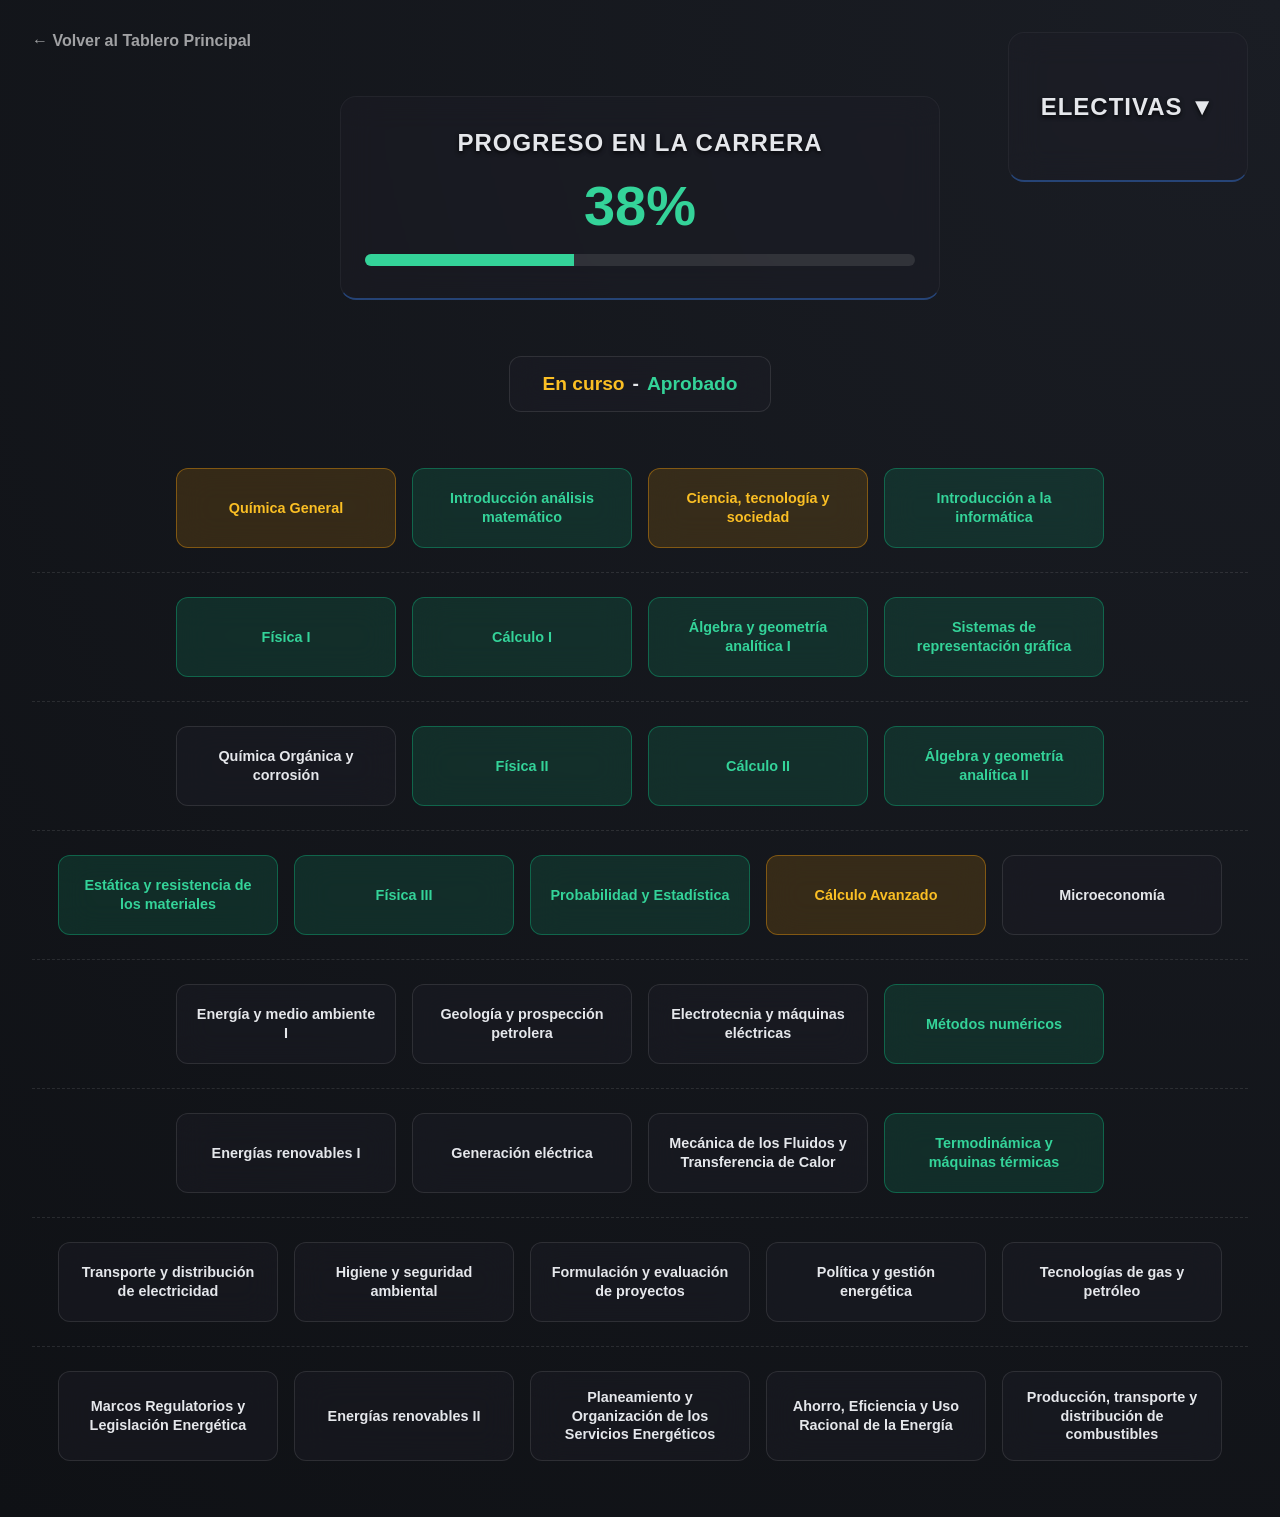
==== commit 949b8845: "sacar cambios" ====
--- a/avance.html
+++ b/avance.html
@@ -56,7 +56,7 @@
 
         <!-- Nivel 1 -->
         <div class="level-row">
-            <div class="subject-card status-1"><p class="subject-text">Química General</p></div>
+            <div class="subject-card status-2"><p class="subject-text">Química General</p></div>
             <div class="subject-card status-1"><p class="subject-text">Introducción análisis matemático</p></div>
             <div class="subject-card status-2"><p class="subject-text">Ciencia, tecnología y sociedad</p></div>
             <div class="subject-card status-1"><p class="subject-text">Introducción a la informática</p></div>
